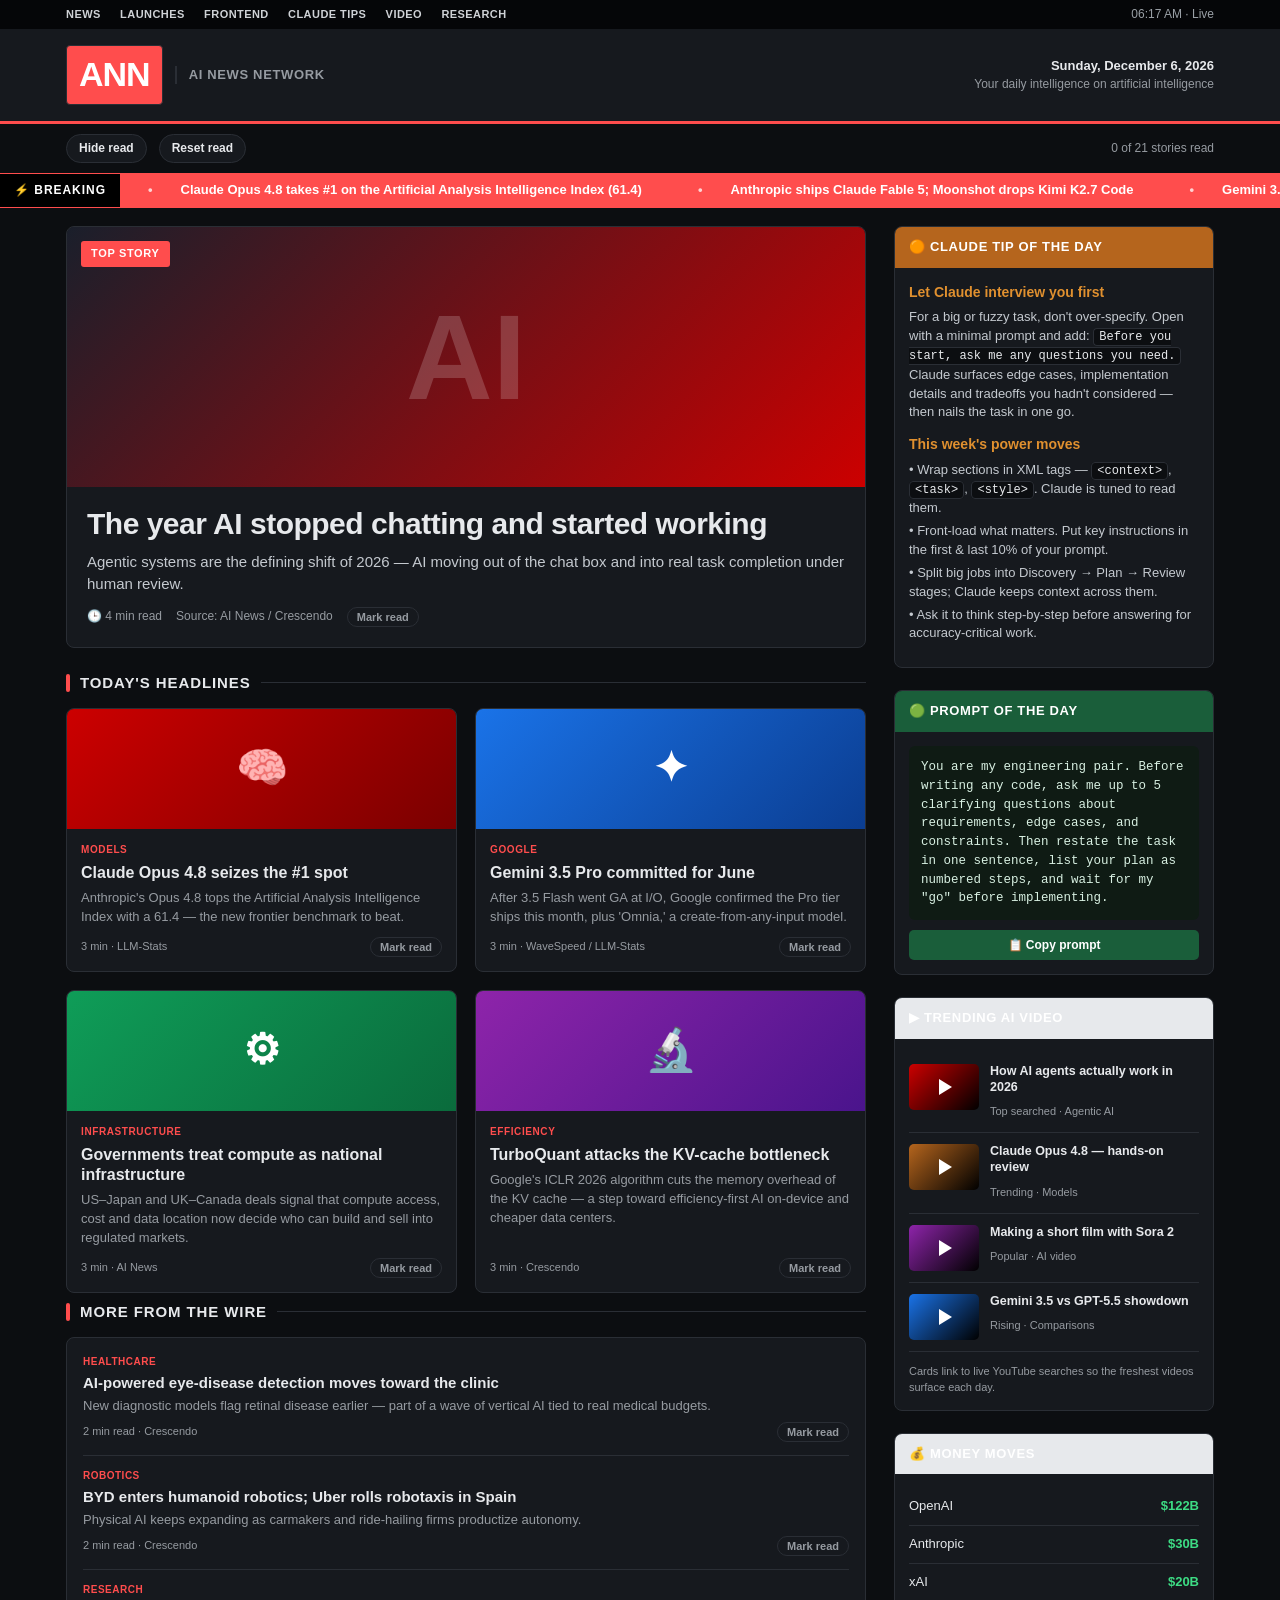
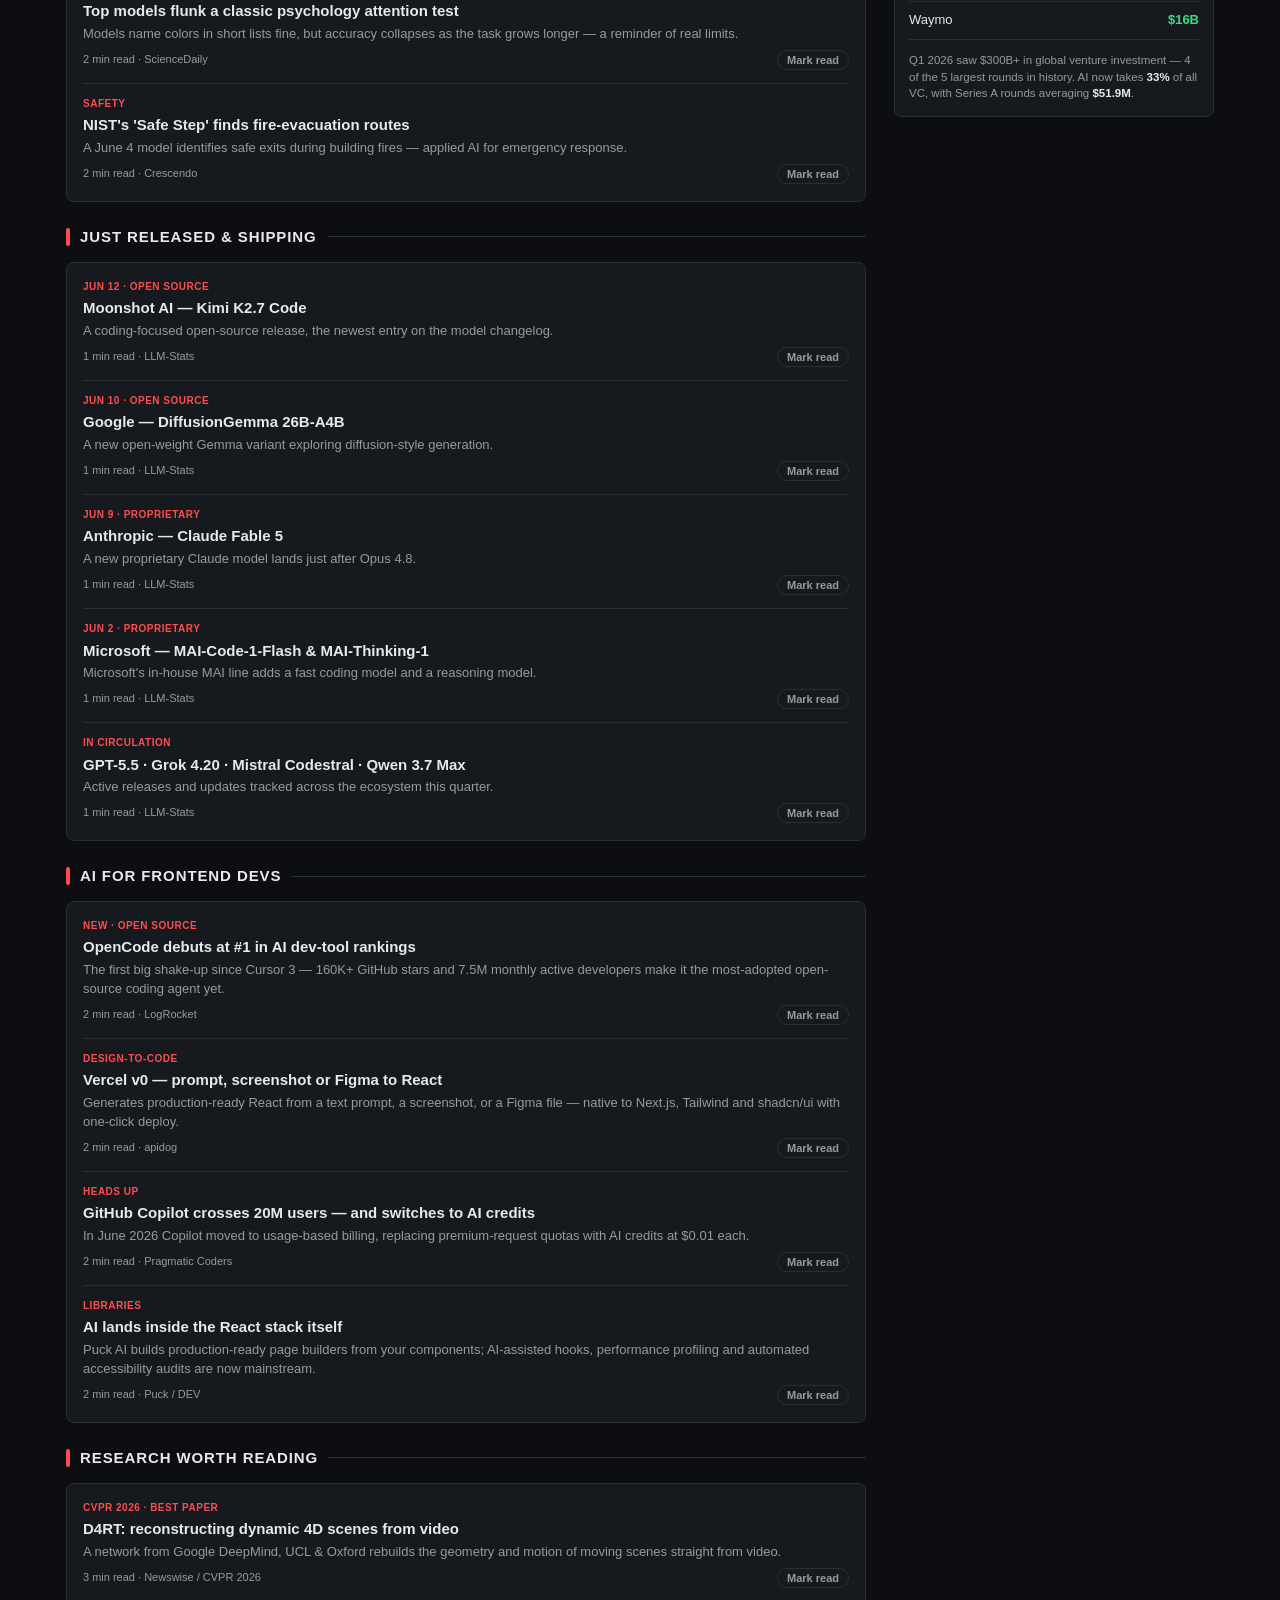
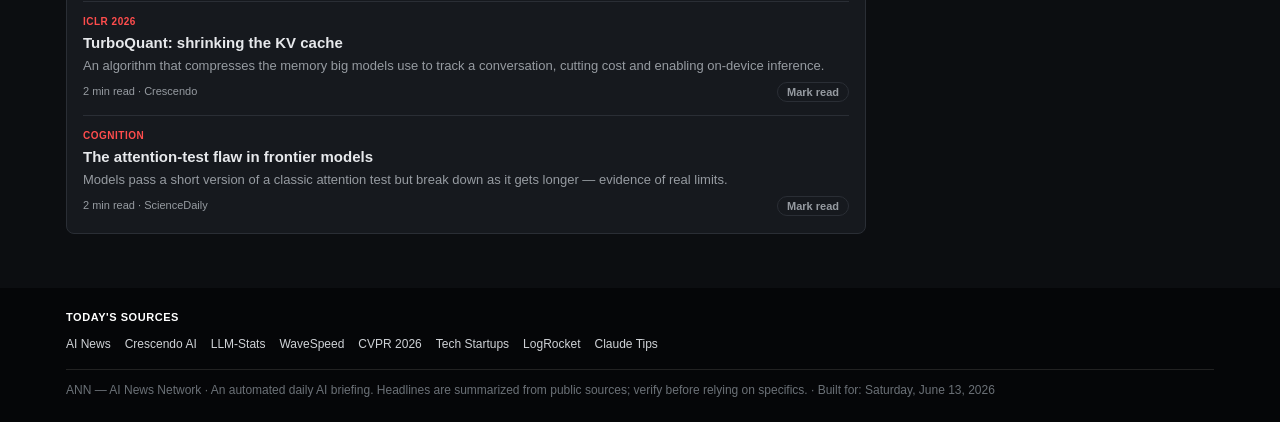
==== index.html @ 29dec61b "initial commit" ====
<!DOCTYPE html>
<html lang="en">
<head>
<meta charset="UTF-8">
<meta name="viewport" content="width=device-width, initial-scale=1.0">
<title>ANN — AI News Network</title>
<link rel="stylesheet" href="style.css">
</head>
<body>

  <div class="topbar">
    <div class="wrap">
      <div class="nav">
        <a href="#news">News</a>
        <a href="#launches">Launches</a>
        <a href="#frontend">Frontend</a>
        <a href="#claude">Claude Tips</a>
        <a href="#videos">Video</a>
        <a href="#papers">Research</a>
      </div>
      <div class="clock" id="clock">—</div>
    </div>
  </div>

  <header class="masthead">
    <div class="wrap">
      <div class="logo">
        <span class="mark">ANN</span>
        <span class="tag">AI&nbsp;News&nbsp;Network</span>
      </div>
      <div class="date">
        <strong id="today">—</strong>
        Your daily intelligence on artificial intelligence
      </div>
    </div>
  </header>

  <div class="readbar">
    <span class="pill" id="toggleRead">Hide read</span>
    <span class="pill" id="clearRead">Reset read</span>
    <span class="count" id="readCount"></span>
  </div>

  <div class="ticker">
    <div class="label">⚡ Breaking</div>
    <div class="track"><div class="move" id="ticker"></div></div>
  </div>

  <div class="container">
    <main>
      <section id="news"></section>

      <div class="section-head"><span class="bar"></span><h2>Today's Headlines</h2><span class="rule"></span></div>
      <div class="grid" id="headlines"></div>

      <div class="section-head"><span class="bar"></span><h2>More from the wire</h2><span class="rule"></span></div>
      <div class="full-news" id="wire"></div>

      <div id="launches" class="section-head"><span class="bar"></span><h2>Just Released &amp; Shipping</h2><span class="rule"></span></div>
      <div class="full-news" id="launchlist"></div>

      <div id="frontend" class="section-head"><span class="bar"></span><h2>AI for Frontend Devs</h2><span class="rule"></span></div>
      <div class="full-news" id="felist"></div>

      <div id="papers" class="section-head"><span class="bar"></span><h2>Research Worth Reading</h2><span class="rule"></span></div>
      <div class="full-news" id="paperlist"></div>
    </main>

    <aside class="side">
      <div id="claude" class="panel claude">
        <div class="ph">🟠 Claude Tip of the Day</div>
        <div class="pb tip" id="claudeTip"></div>
      </div>

      <div class="panel prompt">
        <div class="ph">🟢 Prompt of the Day</div>
        <div class="pb">
          <div class="promptbox" id="promptText"></div>
          <button class="copybtn" onclick="copyPrompt()">📋 Copy prompt</button>
        </div>
      </div>

      <div id="videos" class="panel">
        <div class="ph">▶ Trending AI Video</div>
        <div class="pb" id="videoList"></div>
      </div>

      <div class="panel">
        <div class="ph">💰 Money Moves</div>
        <div class="pb" id="funding"></div>
      </div>
    </aside>
  </div>

  <footer>
    <div class="wrap">
      <div class="sources">
        <strong>Today's Sources</strong>
        <div id="sourceLinks"></div>
      </div>
      <div class="fine">
        ANN — AI News Network · An automated daily AI briefing. Headlines are summarized from public sources; verify before relying on specifics.
        <span id="genstamp"></span>
      </div>
    </div>
  </footer>

  <script src="news-data.js"></script>
  <script>
  var D = window.ANN_DATA;
  var READ_KEY = "ann_read_v1";
  var read = JSON.parse(localStorage.getItem(READ_KEY) || "{}");
  var hideRead = false;

  function isRead(id){ return !!read[id]; }
  function saveRead(){ localStorage.setItem(READ_KEY, JSON.stringify(read)); }
  function esc(s){ return (s||"").replace(/&/g,"&amp;").replace(/</g,"&lt;").replace(/>/g,"&gt;"); }
  function readClass(id){ return isRead(id) ? " is-read" : ""; }

  // ---- collect every article id for the counter ----
  function allItems(){
    return [D.hero].concat(D.headlines, D.wire, D.launches, D.frontend, D.papers);
  }

  // ---- ticker ----
  var tline = D.ticker.map(function(t){return "<span>"+esc(t)+"</span>";}).join("");
  document.getElementById("ticker").innerHTML = tline + tline; // duplicate for seamless loop

  // ---- hero ----
  (function(){
    var h = D.hero;
    document.getElementById("news").innerHTML =
      '<div class="hero'+readClass(h.id)+'" data-id="'+h.id+'" onclick="go(\''+h.id+'\')">'+
        '<div class="img" style="background:'+h.color+'">'+
          '<div class="kicker">'+esc(h.kicker)+'</div>'+
          '<div class="glyph">'+esc(h.glyph)+'</div>'+
        '</div>'+
        '<div class="body">'+
          '<h1>'+esc(h.title)+'</h1>'+
          '<p>'+esc(h.dek)+'</p>'+
          '<div class="meta">'+
            '<span>🕒 '+h.readMins+' min read</span>'+
            '<span>Source: '+esc(h.sourceName)+'</span>'+
            markBtn(h.id)+
          '</div>'+
        '</div>'+
      '</div>';
  })();

  // ---- headline cards ----
  document.getElementById("headlines").innerHTML = D.headlines.map(function(a){
    return '<article class="card'+readClass(a.id)+'" data-id="'+a.id+'" onclick="go(\''+a.id+'\')">'+
      '<div class="thumb" style="background:'+a.color+'">'+esc(a.glyph)+'</div>'+
      '<div class="c">'+
        '<div class="kick">'+esc(a.kicker)+'</div>'+
        '<h3>'+esc(a.title)+'</h3>'+
        '<p>'+esc(a.summary)+'</p>'+
        '<div class="src"><span>'+a.readMins+' min · '+esc(a.sourceName)+'</span>'+markBtn(a.id)+'</div>'+
      '</div></article>';
  }).join("");

  // ---- list renderer (wire / launches / frontend / papers) ----
  function renderList(items){
    return items.map(function(a){
      return '<div class="li'+readClass(a.id)+'" data-id="'+a.id+'" onclick="go(\''+a.id+'\')">'+
        '<div class="k">'+esc(a.kicker)+'</div>'+
        '<h5>'+esc(a.title)+'</h5>'+
        '<p>'+esc(a.summary)+'</p>'+
        '<div class="row"><span class="meta">'+a.readMins+' min read · '+esc(a.sourceName)+'</span>'+markBtn(a.id)+'</div>'+
      '</div>';
    }).join("");
  }
  document.getElementById("wire").innerHTML = renderList(D.wire);
  document.getElementById("launchlist").innerHTML = renderList(D.launches);
  document.getElementById("felist").innerHTML = renderList(D.frontend);
  document.getElementById("paperlist").innerHTML = renderList(D.papers);

  // ---- mark-read button (stops navigation) ----
  function markBtn(id){
    return '<button class="mark" onclick="toggleRead(event,\''+id+'\')">'+(isRead(id)?'✓ Read':'Mark read')+'</button>';
  }

  // ---- sidebar ----
  document.getElementById("claudeTip").innerHTML = "<h4>"+esc(D.claudeTip.title)+"</h4>"+D.claudeTip.html;
  document.getElementById("promptText").textContent = D.promptOfDay;
  document.getElementById("videoList").innerHTML = D.videos.map(function(v){
    return '<a class="yt" href="'+v.url+'" target="_blank">'+
      '<div class="play" style="background:'+v.color+'"></div>'+
      '<div class="yc"><h5>'+esc(v.title)+'</h5><span>'+esc(v.tag)+'</span></div></a>';
  }).join("") + '<p style="font-size:11px;color:#6b7177;margin-top:12px">Cards link to live YouTube searches so the freshest videos surface each day.</p>';
  document.getElementById("funding").innerHTML =
    D.funding.rows.map(function(r){return '<div class="fund"><span>'+esc(r.name)+'</span><span class="amt">'+esc(r.amt)+'</span></div>';}).join("")+
    '<p style="font-size:11.5px;color:#5b6066;margin-top:12px">'+D.funding.note+'</p>';
  document.getElementById("sourceLinks").innerHTML = D.sources.map(function(s){
    return '<a href="'+s.url+'" target="_blank">'+esc(s.name)+'</a>';
  }).join("");

  // ---- navigation ----
  function go(id){ window.location.href = "article.html?id=" + encodeURIComponent(id); }

  // ---- read toggle ----
  function toggleRead(ev, id){
    ev.stopPropagation();
    read[id] = !read[id];
    if(!read[id]) delete read[id];
    saveRead();
    applyRead();
  }
  function applyRead(){
    allItems().forEach(function(a){
      var el = document.querySelector('[data-id="'+a.id+'"]');
      if(!el) return;
      el.classList.toggle("is-read", isRead(a.id));
      var btn = el.querySelector(".mark");
      if(btn) btn.textContent = isRead(a.id) ? "✓ Read" : "Mark read";
      el.style.display = (hideRead && isRead(a.id)) ? "none" : "";
    });
    var total = allItems().length;
    var done = allItems().filter(function(a){return isRead(a.id);}).length;
    document.getElementById("readCount").textContent = done + " of " + total + " stories read";
  }
  document.getElementById("toggleRead").onclick = function(){
    hideRead = !hideRead;
    this.textContent = hideRead ? "Show all" : "Hide read";
    applyRead();
  };
  document.getElementById("clearRead").onclick = function(){
    read = {}; saveRead(); hideRead = false;
    document.getElementById("toggleRead").textContent = "Hide read";
    applyRead();
  };
  applyRead();

  // ---- copy prompt ----
  function copyPrompt(){
    navigator.clipboard.writeText(D.promptOfDay).then(function(){
      var b=document.querySelector(".copybtn"); var o=b.textContent;
      b.textContent="✓ Copied!"; setTimeout(function(){b.textContent=o;},1600);
    });
  }

  // ---- clock / date ----
  function tick(){
    var n=new Date();
    var days=["Sunday","Monday","Tuesday","Wednesday","Thursday","Friday","Saturday"];
    var months=["January","February","March","April","May","June","July","August","September","October","November","December"];
    document.getElementById("today").textContent = days[n.getDay()]+", "+months[n.getMonth()]+" "+n.getDate()+", "+n.getFullYear();
    document.getElementById("clock").textContent = n.toLocaleTimeString([], {hour:'2-digit',minute:'2-digit'})+" · Live";
  }
  tick(); setInterval(tick,30000);
  document.getElementById("genstamp").textContent = " · Built for: " + D.builtFor;
  </script>
</body>
</html>
---- style.css ----
:root{
  --ann-red:#ff4d4d;       /* brighter red reads better on dark */
  --ann-dark:#050608;      /* top bar / footer — darkest */
  --ann-ink:#e7e9ec;       /* primary text */
  --ann-grey:#969ba1;      /* secondary text */
  --ann-line:#2a2e35;      /* borders / dividers */
  --ann-bg:#16191e;        /* cards & surfaces */
  --ann-soft:#0c0e11;      /* page background */
  --ann-body:#c4c9cf;      /* long-form body text */
}
*{box-sizing:border-box;margin:0;padding:0}
body{
  font-family:-apple-system,BlinkMacSystemFont,"Segoe UI",Helvetica,Arial,sans-serif;
  color:var(--ann-ink);background:var(--ann-soft);line-height:1.45;
}
a{color:inherit;text-decoration:none}
img{max-width:100%;display:block}

/* ---------- Top bar ---------- */
.topbar{background:var(--ann-dark);color:#fff;font-size:12px}
.topbar .wrap{max-width:1180px;margin:0 auto;display:flex;justify-content:space-between;align-items:center;padding:6px 16px}
.topbar .nav a{margin-right:16px;color:#cfd2d6;letter-spacing:.04em;text-transform:uppercase;font-weight:600;font-size:11px}
.topbar .nav a:hover{color:#fff}
.topbar .clock{color:#9aa0a6}

/* ---------- Masthead ---------- */
.masthead{background:var(--ann-bg);border-bottom:3px solid var(--ann-red)}
.masthead .wrap{max-width:1180px;margin:0 auto;display:flex;align-items:center;gap:18px;padding:16px}
.logo{display:flex;align-items:center}
.logo .mark{background:var(--ann-red);color:#fff;font-weight:800;font-size:34px;letter-spacing:-1px;padding:4px 12px;border-radius:4px}
.logo .tag{font-size:13px;color:var(--ann-grey);font-weight:600;margin-left:12px;border-left:2px solid var(--ann-line);padding-left:12px;text-transform:uppercase;letter-spacing:.05em}
.masthead .date{margin-left:auto;text-align:right;font-size:12px;color:var(--ann-grey)}
.masthead .date strong{display:block;color:var(--ann-ink);font-size:13px}

/* ---------- Read controls ---------- */
.readbar{max-width:1180px;margin:10px auto 0;padding:0 16px;display:flex;align-items:center;gap:12px;font-size:12px;color:var(--ann-grey)}
.readbar .pill{background:var(--ann-bg);border:1px solid var(--ann-line);border-radius:20px;padding:5px 12px;cursor:pointer;font-weight:600;color:var(--ann-ink)}
.readbar .pill:hover{border-color:var(--ann-red);color:var(--ann-red)}
.readbar .count{margin-left:auto}

/* ---------- Breaking ticker ---------- */
.ticker{background:var(--ann-red);color:#fff;display:flex;align-items:center;overflow:hidden;margin-top:10px}
.ticker .label{background:#000;font-weight:800;font-size:12px;letter-spacing:.08em;padding:8px 14px;text-transform:uppercase;white-space:nowrap;flex-shrink:0}
.ticker .track{white-space:nowrap;overflow:hidden;flex:1}
.ticker .move{display:inline-block;padding:8px 0;animation:scroll 40s linear infinite;font-size:13px;font-weight:600}
.ticker .move span{margin:0 28px}
.ticker .move span::before{content:"•";color:#ffd2d2;margin-right:28px}
@keyframes scroll{from{transform:translateX(0)}to{transform:translateX(-50%)}}

/* ---------- Layout ---------- */
.container{max-width:1180px;margin:18px auto;padding:0 16px;display:grid;grid-template-columns:1fr 320px;gap:28px}
@media(max-width:900px){.container{grid-template-columns:1fr}}

.section-head{display:flex;align-items:center;gap:10px;margin:6px 0 14px}
.section-head h2{font-size:15px;text-transform:uppercase;letter-spacing:.06em;font-weight:800}
.section-head .bar{width:4px;height:18px;background:var(--ann-red);border-radius:2px}
.section-head .rule{flex:1;height:1px;background:var(--ann-line)}

/* ---------- Hero ---------- */
.hero{background:var(--ann-bg);border:1px solid var(--ann-line);border-radius:8px;overflow:hidden;margin-bottom:24px;cursor:pointer;transition:.15s}
.hero:hover{box-shadow:0 8px 26px rgba(0,0,0,.10)}
.hero .img{height:260px;position:relative;display:flex;align-items:center;justify-content:center}
.hero .img .kicker{position:absolute;top:14px;left:14px;background:var(--ann-red);color:#fff;font-size:11px;font-weight:800;letter-spacing:.06em;text-transform:uppercase;padding:5px 10px;border-radius:3px}
.hero .img .glyph{font-size:120px;opacity:.18;color:#fff;font-weight:800}
.hero .body{padding:20px}
.hero h1{font-size:30px;line-height:1.15;font-weight:800;letter-spacing:-.5px;margin-bottom:10px}
.hero p{color:var(--ann-body);font-size:15px}
.hero .meta{margin-top:12px;font-size:12px;color:var(--ann-grey);display:flex;gap:14px;flex-wrap:wrap;align-items:center}

/* ---------- Story grid ---------- */
.grid{display:grid;grid-template-columns:1fr 1fr;gap:18px;margin-bottom:8px}
@media(max-width:620px){.grid{grid-template-columns:1fr}}
.card{background:var(--ann-bg);border:1px solid var(--ann-line);border-radius:8px;overflow:hidden;transition:.15s;display:flex;flex-direction:column;cursor:pointer}
.card:hover{box-shadow:0 6px 20px rgba(0,0,0,.08);transform:translateY(-2px)}
.card .thumb{height:120px;display:flex;align-items:center;justify-content:center;font-size:42px;color:#fff;font-weight:800}
.card .c{padding:14px;flex:1;display:flex;flex-direction:column}
.card .kick{font-size:10px;font-weight:800;letter-spacing:.06em;text-transform:uppercase;color:var(--ann-red);margin-bottom:6px}
.card h3{font-size:16px;line-height:1.25;font-weight:700;margin-bottom:6px}
.card p{font-size:13px;color:var(--ann-grey)}
.card .src{margin-top:auto;padding-top:10px;font-size:11px;color:var(--ann-grey);display:flex;justify-content:space-between;align-items:center}

/* list blocks */
.full-news{background:var(--ann-bg);border:1px solid var(--ann-line);border-radius:8px;padding:4px 16px;margin-bottom:24px}
.li{padding:13px 0;border-bottom:1px solid var(--ann-line);cursor:pointer}
.li:last-child{border-bottom:none}
.li:hover h5{color:var(--ann-red)}
.li .k{font-size:10px;font-weight:800;text-transform:uppercase;letter-spacing:.05em;color:var(--ann-red)}
.li h5{font-size:15px;font-weight:700;margin:3px 0;transition:.12s}
.li p{font-size:13px;color:var(--ann-grey)}
.li .row{display:flex;justify-content:space-between;align-items:center;margin-top:6px}
.li .row .meta{font-size:11px;color:var(--ann-grey)}

/* read-time + mark-read */
.rt{font-size:11px;color:var(--ann-grey);white-space:nowrap}
.mark{font-size:11px;font-weight:700;color:var(--ann-grey);border:1px solid var(--ann-line);background:var(--ann-bg);border-radius:14px;padding:3px 9px;cursor:pointer}
.mark:hover{border-color:var(--ann-red);color:var(--ann-red)}
.is-read{opacity:.5}
.is-read .mark{background:#1a5e3a;color:#fff;border-color:#1a5e3a}

/* ---------- Sidebar ---------- */
.side{display:flex;flex-direction:column;gap:22px}
.panel{background:var(--ann-bg);border:1px solid var(--ann-line);border-radius:8px;overflow:hidden}
.panel .ph{background:var(--ann-ink);color:#fff;padding:11px 14px;font-size:13px;font-weight:800;text-transform:uppercase;letter-spacing:.05em}
.panel.claude .ph{background:#b5651d}
.panel.prompt .ph{background:#1a5e3a}
.panel .pb{padding:14px}
.tip{font-size:13px}
.tip h4{font-size:14px;margin-bottom:6px;color:#e0902f}
.tip p{color:var(--ann-body);margin-bottom:10px}
.tip code{background:#0c0e11;border:1px solid var(--ann-line);border-radius:4px;padding:1px 5px;font-size:12px;color:#e7e9ec}
.promptbox{background:#0f1b14;color:#d8f0e2;border-radius:6px;padding:12px;font-size:12.5px;font-family:ui-monospace,Menlo,Consolas,monospace;line-height:1.5;white-space:pre-wrap}
.copybtn{margin-top:10px;background:#1a5e3a;color:#fff;border:none;border-radius:5px;padding:8px 12px;font-size:12px;font-weight:700;cursor:pointer;width:100%}
.copybtn:active{transform:scale(.98)}
.yt{display:flex;gap:11px;padding:11px 0;border-bottom:1px solid var(--ann-line)}
.yt:last-child{border-bottom:none;padding-bottom:0}
.yt .play{flex-shrink:0;width:70px;height:46px;border-radius:5px;display:flex;align-items:center;justify-content:center;position:relative}
.yt .play::after{content:"";border-style:solid;border-width:8px 0 8px 13px;border-color:transparent transparent transparent #fff;margin-left:2px}
.yt .yc h5{font-size:12.5px;font-weight:700;line-height:1.25;margin-bottom:3px}
.yt .yc span{font-size:11px;color:var(--ann-grey)}
.fund{display:flex;justify-content:space-between;align-items:center;padding:9px 0;border-bottom:1px solid var(--ann-line);font-size:13px}
.fund:last-child{border-bottom:none}
.fund .amt{font-weight:800;color:#3ddc84}

/* ---------- Footer ---------- */
footer{background:var(--ann-dark);color:#9aa0a6;margin-top:30px;font-size:12px}
footer .wrap{max-width:1180px;margin:0 auto;padding:22px 16px}
footer .sources strong{color:#fff;display:block;margin-bottom:8px;text-transform:uppercase;letter-spacing:.05em;font-size:11px}
footer .sources a{color:#cfd2d6;display:inline-block;margin:2px 14px 2px 0}
footer .sources a:hover{color:#fff}
footer .fine{margin-top:14px;border-top:1px solid #222;padding-top:12px;color:#6b7177}

/* ---------- Article page ---------- */
.article{max-width:760px;margin:24px auto;padding:0 16px}
.backlink{display:inline-flex;align-items:center;gap:6px;font-size:13px;font-weight:600;color:var(--ann-red);margin-bottom:16px}
.backlink:hover{text-decoration:underline}
.article .hd .kicker{display:inline-block;background:var(--ann-red);color:#fff;font-size:11px;font-weight:800;text-transform:uppercase;letter-spacing:.06em;padding:4px 10px;border-radius:3px}
.article h1{font-size:34px;line-height:1.15;font-weight:800;letter-spacing:-.5px;margin:12px 0 10px}
.article .byline{font-size:12.5px;color:var(--ann-grey);display:flex;gap:14px;flex-wrap:wrap;align-items:center;border-bottom:1px solid var(--ann-line);padding-bottom:16px;margin-bottom:18px}
.article .dek{font-size:17px;color:var(--ann-body);font-weight:500;margin-bottom:18px}
.article .banner{height:220px;border-radius:10px;display:flex;align-items:center;justify-content:center;margin-bottom:22px}
.article .banner .glyph{font-size:96px;color:#fff;opacity:.2;font-weight:800}
.article .content p{font-size:16px;line-height:1.7;color:var(--ann-body);margin-bottom:16px}
.article .src-box{margin-top:24px;background:var(--ann-bg);border:1px solid var(--ann-line);border-radius:8px;padding:16px;font-size:13px}
.article .src-box a{color:var(--ann-red);font-weight:600}
.article .markbig{margin-top:18px}
.article .markbig .mark{font-size:13px;padding:8px 16px}
.notfound{text-align:center;padding:60px 16px}

/* dark-mode legibility overrides for inline-styled JS content */
#funding p, #videoList p, #funding p span{color:var(--ann-grey) !important}
#funding .note strong, #funding p strong{color:var(--ann-ink) !important}
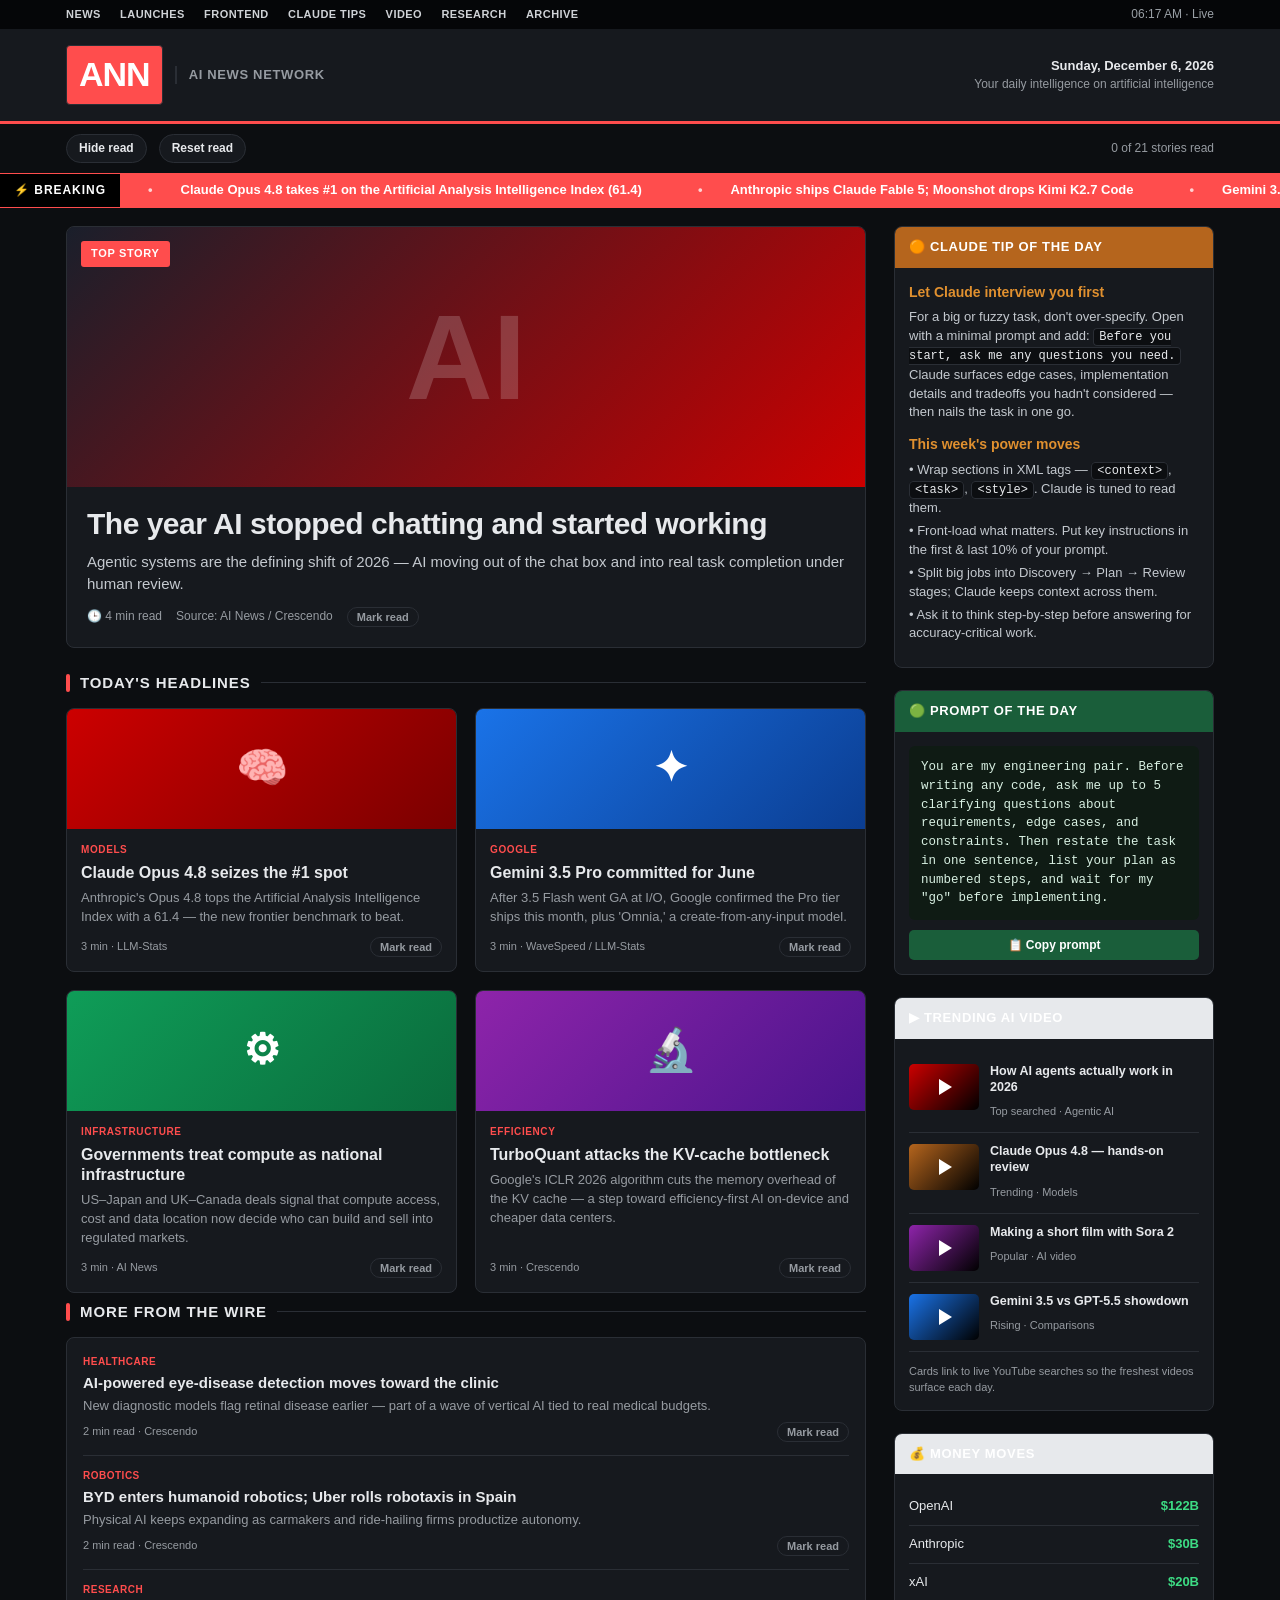
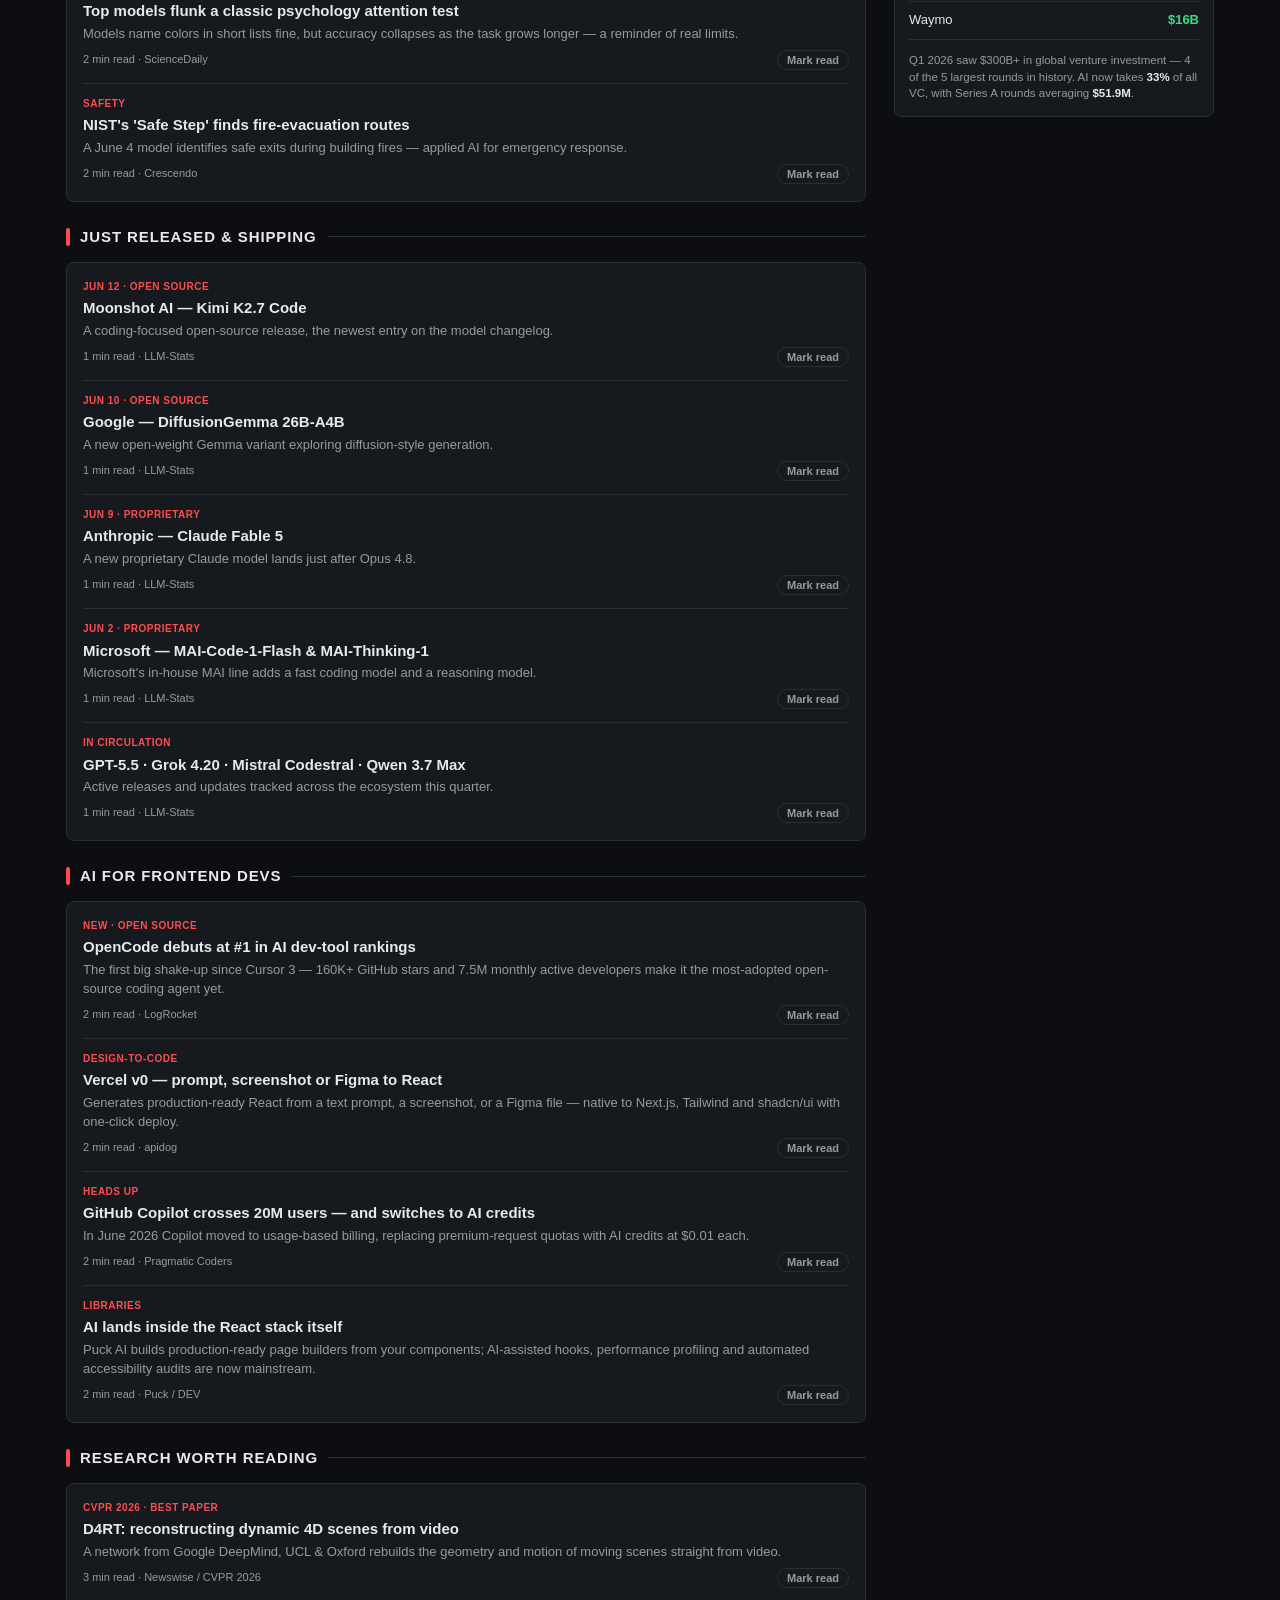
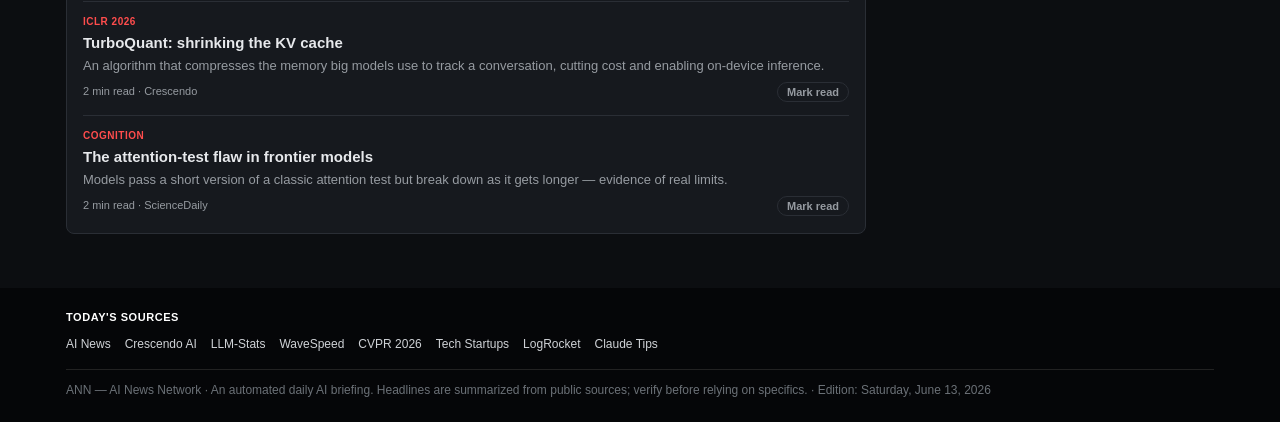
==== commit 75d77ffd: "backend setup wrangler etc" ====
--- a/index.html
+++ b/index.html
@@ -17,6 +17,7 @@
         <a href="#claude">Claude Tips</a>
         <a href="#videos">Video</a>
         <a href="#papers">Research</a>
+        <a href="archive.html">Archive</a>
       </div>
       <div class="clock" id="clock">—</div>
     </div>
@@ -48,7 +49,7 @@
 
   <div class="container">
     <main>
-      <section id="news"></section>
+      <section id="news"><p style="padding:8px 0;color:var(--ann-grey)">Loading today's edition…</p></section>
 
       <div class="section-head"><span class="bar"></span><h2>Today's Headlines</h2><span class="rule"></span></div>
       <div class="grid" id="headlines"></div>
@@ -105,9 +106,11 @@
     </div>
   </footer>
 
+  <!-- news-data.js stays as a local/offline FALLBACK (sets window.ANN_DATA). -->
+  <!-- In production the page overrides it with live data from /api/news.   -->
   <script src="news-data.js"></script>
   <script>
-  var D = window.ANN_DATA;
+  var D = null;
   var READ_KEY = "ann_read_v1";
   var read = JSON.parse(localStorage.getItem(READ_KEY) || "{}");
   var hideRead = false;
@@ -116,18 +119,30 @@
   function saveRead(){ localStorage.setItem(READ_KEY, JSON.stringify(read)); }
   function esc(s){ return (s||"").replace(/&/g,"&amp;").replace(/</g,"&lt;").replace(/>/g,"&gt;"); }
   function readClass(id){ return isRead(id) ? " is-read" : ""; }
-
-  // ---- collect every article id for the counter ----
-  function allItems(){
-    return [D.hero].concat(D.headlines, D.wire, D.launches, D.frontend, D.papers);
-  }
-
-  // ---- ticker ----
-  var tline = D.ticker.map(function(t){return "<span>"+esc(t)+"</span>";}).join("");
-  document.getElementById("ticker").innerHTML = tline + tline; // duplicate for seamless loop
-
-  // ---- hero ----
-  (function(){
+  function allItems(){ return [D.hero].concat(D.headlines, D.wire, D.launches, D.frontend, D.papers); }
+
+  function markBtn(id){
+    return '<button class="mark" onclick="toggleRead(event,\''+id+'\')">'+(isRead(id)?'✓ Read':'Mark read')+'</button>';
+  }
+  function go(id){ window.location.href = "article.html?id=" + encodeURIComponent(id); }
+
+  function renderList(items){
+    return items.map(function(a){
+      return '<div class="li'+readClass(a.id)+'" data-id="'+a.id+'" onclick="go(\''+a.id+'\')">'+
+        '<div class="k">'+esc(a.kicker)+'</div>'+
+        '<h5>'+esc(a.title)+'</h5>'+
+        '<p>'+esc(a.summary)+'</p>'+
+        '<div class="row"><span class="meta">'+a.readMins+' min read · '+esc(a.sourceName)+'</span>'+markBtn(a.id)+'</div>'+
+      '</div>';
+    }).join("");
+  }
+
+  function renderAll(){
+    // ticker
+    var tline = D.ticker.map(function(t){return "<span>"+esc(t)+"</span>";}).join("");
+    document.getElementById("ticker").innerHTML = tline + tline;
+
+    // hero
     var h = D.hero;
     document.getElementById("news").innerHTML =
       '<div class="hero'+readClass(h.id)+'" data-id="'+h.id+'" onclick="go(\''+h.id+'\')">'+
@@ -145,58 +160,42 @@
           '</div>'+
         '</div>'+
       '</div>';
-  })();
-
-  // ---- headline cards ----
-  document.getElementById("headlines").innerHTML = D.headlines.map(function(a){
-    return '<article class="card'+readClass(a.id)+'" data-id="'+a.id+'" onclick="go(\''+a.id+'\')">'+
-      '<div class="thumb" style="background:'+a.color+'">'+esc(a.glyph)+'</div>'+
-      '<div class="c">'+
-        '<div class="kick">'+esc(a.kicker)+'</div>'+
-        '<h3>'+esc(a.title)+'</h3>'+
-        '<p>'+esc(a.summary)+'</p>'+
-        '<div class="src"><span>'+a.readMins+' min · '+esc(a.sourceName)+'</span>'+markBtn(a.id)+'</div>'+
-      '</div></article>';
-  }).join("");
-
-  // ---- list renderer (wire / launches / frontend / papers) ----
-  function renderList(items){
-    return items.map(function(a){
-      return '<div class="li'+readClass(a.id)+'" data-id="'+a.id+'" onclick="go(\''+a.id+'\')">'+
-        '<div class="k">'+esc(a.kicker)+'</div>'+
-        '<h5>'+esc(a.title)+'</h5>'+
-        '<p>'+esc(a.summary)+'</p>'+
-        '<div class="row"><span class="meta">'+a.readMins+' min read · '+esc(a.sourceName)+'</span>'+markBtn(a.id)+'</div>'+
-      '</div>';
+
+    // headline cards
+    document.getElementById("headlines").innerHTML = D.headlines.map(function(a){
+      return '<article class="card'+readClass(a.id)+'" data-id="'+a.id+'" onclick="go(\''+a.id+'\')">'+
+        '<div class="thumb" style="background:'+a.color+'">'+esc(a.glyph)+'</div>'+
+        '<div class="c">'+
+          '<div class="kick">'+esc(a.kicker)+'</div>'+
+          '<h3>'+esc(a.title)+'</h3>'+
+          '<p>'+esc(a.summary)+'</p>'+
+          '<div class="src"><span>'+a.readMins+' min · '+esc(a.sourceName)+'</span>'+markBtn(a.id)+'</div>'+
+        '</div></article>';
     }).join("");
-  }
-  document.getElementById("wire").innerHTML = renderList(D.wire);
-  document.getElementById("launchlist").innerHTML = renderList(D.launches);
-  document.getElementById("felist").innerHTML = renderList(D.frontend);
-  document.getElementById("paperlist").innerHTML = renderList(D.papers);
-
-  // ---- mark-read button (stops navigation) ----
-  function markBtn(id){
-    return '<button class="mark" onclick="toggleRead(event,\''+id+'\')">'+(isRead(id)?'✓ Read':'Mark read')+'</button>';
-  }
-
-  // ---- sidebar ----
-  document.getElementById("claudeTip").innerHTML = "<h4>"+esc(D.claudeTip.title)+"</h4>"+D.claudeTip.html;
-  document.getElementById("promptText").textContent = D.promptOfDay;
-  document.getElementById("videoList").innerHTML = D.videos.map(function(v){
-    return '<a class="yt" href="'+v.url+'" target="_blank">'+
-      '<div class="play" style="background:'+v.color+'"></div>'+
-      '<div class="yc"><h5>'+esc(v.title)+'</h5><span>'+esc(v.tag)+'</span></div></a>';
-  }).join("") + '<p style="font-size:11px;color:#6b7177;margin-top:12px">Cards link to live YouTube searches so the freshest videos surface each day.</p>';
-  document.getElementById("funding").innerHTML =
-    D.funding.rows.map(function(r){return '<div class="fund"><span>'+esc(r.name)+'</span><span class="amt">'+esc(r.amt)+'</span></div>';}).join("")+
-    '<p style="font-size:11.5px;color:#5b6066;margin-top:12px">'+D.funding.note+'</p>';
-  document.getElementById("sourceLinks").innerHTML = D.sources.map(function(s){
-    return '<a href="'+s.url+'" target="_blank">'+esc(s.name)+'</a>';
-  }).join("");
-
-  // ---- navigation ----
-  function go(id){ window.location.href = "article.html?id=" + encodeURIComponent(id); }
+
+    document.getElementById("wire").innerHTML = renderList(D.wire);
+    document.getElementById("launchlist").innerHTML = renderList(D.launches);
+    document.getElementById("felist").innerHTML = renderList(D.frontend);
+    document.getElementById("paperlist").innerHTML = renderList(D.papers);
+
+    // sidebar
+    document.getElementById("claudeTip").innerHTML = "<h4>"+esc(D.claudeTip.title)+"</h4>"+D.claudeTip.html;
+    document.getElementById("promptText").textContent = D.promptOfDay;
+    document.getElementById("videoList").innerHTML = D.videos.map(function(v){
+      return '<a class="yt" href="'+v.url+'" target="_blank">'+
+        '<div class="play" style="background:'+v.color+'"></div>'+
+        '<div class="yc"><h5>'+esc(v.title)+'</h5><span>'+esc(v.tag)+'</span></div></a>';
+    }).join("") + '<p style="font-size:11px;color:#6b7177;margin-top:12px">Cards link to live YouTube searches so the freshest videos surface each day.</p>';
+    document.getElementById("funding").innerHTML =
+      D.funding.rows.map(function(r){return '<div class="fund"><span>'+esc(r.name)+'</span><span class="amt">'+esc(r.amt)+'</span></div>';}).join("")+
+      '<p style="font-size:11.5px;color:#5b6066;margin-top:12px">'+D.funding.note+'</p>';
+    document.getElementById("sourceLinks").innerHTML = D.sources.map(function(s){
+      return '<a href="'+s.url+'" target="_blank">'+esc(s.name)+'</a>';
+    }).join("");
+
+    document.getElementById("genstamp").textContent = " · Edition: " + (D.builtFor || "");
+    applyRead();
+  }
 
   // ---- read toggle ----
   function toggleRead(ev, id){
@@ -207,6 +206,7 @@
     applyRead();
   }
   function applyRead(){
+    if(!D) return;
     allItems().forEach(function(a){
       var el = document.querySelector('[data-id="'+a.id+'"]');
       if(!el) return;
@@ -229,9 +229,7 @@
     document.getElementById("toggleRead").textContent = "Hide read";
     applyRead();
   };
-  applyRead();
-
-  // ---- copy prompt ----
+
   function copyPrompt(){
     navigator.clipboard.writeText(D.promptOfDay).then(function(){
       var b=document.querySelector(".copybtn"); var o=b.textContent;
@@ -239,7 +237,7 @@
     });
   }
 
-  // ---- clock / date ----
+  // ---- clock / date (independent of data) ----
   function tick(){
     var n=new Date();
     var days=["Sunday","Monday","Tuesday","Wednesday","Thursday","Friday","Saturday"];
@@ -248,7 +246,25 @@
     document.getElementById("clock").textContent = n.toLocaleTimeString([], {hour:'2-digit',minute:'2-digit'})+" · Live";
   }
   tick(); setInterval(tick,30000);
-  document.getElementById("genstamp").textContent = " · Built for: " + D.builtFor;
+
+  // ---- data loader: live API first, local fallback second ----
+  function loadData(){
+    return fetch("/api/news").then(function(r){
+      if(!r.ok) throw new Error("api " + r.status);
+      return r.json();
+    }).catch(function(){
+      if(window.ANN_DATA) return window.ANN_DATA; // local/offline fallback
+      throw new Error("no data source available");
+    });
+  }
+  loadData().then(function(data){
+    D = data; renderAll();
+  }).catch(function(err){
+    document.getElementById("news").innerHTML =
+      '<div class="hero"><div class="body"><h1>Couldn\'t load today\'s edition</h1>'+
+      '<p>The news API didn\'t respond and no local fallback was found. '+
+      'If you just deployed, make sure the D1 binding "DB" is set and the daily task has run at least once.</p></div></div>';
+  });
   </script>
 </body>
 </html>
